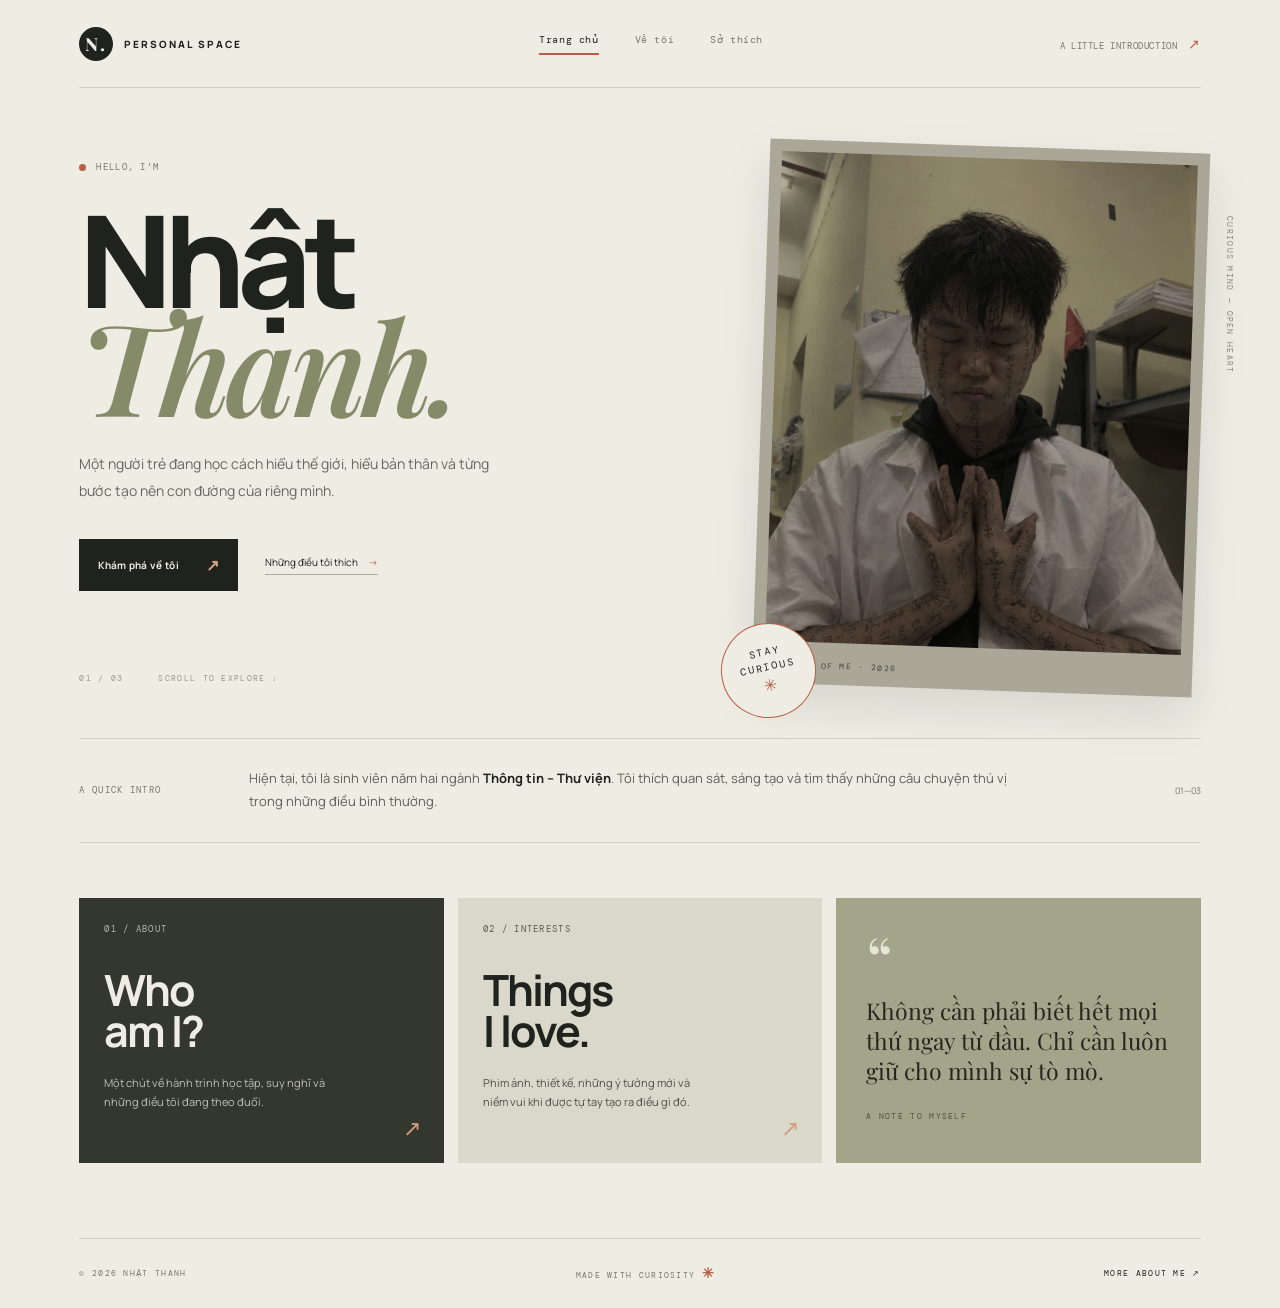
==== index.html @ 2b8c23d2 "Add files via upload" ====
<!DOCTYPE html>
<html lang="vi">
<head>
  <meta charset="UTF-8">
  <meta name="viewport" content="width=device-width, initial-scale=1.0">
  <meta name="description" content="Một góc nhỏ giới thiệu về Nhật Thanh.">
  <title>Nhật Thanh — Personal Space</title>
  <link rel="preconnect" href="https://fonts.googleapis.com">
  <link rel="preconnect" href="https://fonts.gstatic.com" crossorigin>
  <link href="https://fonts.googleapis.com/css2?family=DM+Mono:wght@400;500&family=Manrope:wght@400;500;600;700;800&family=Playfair+Display:ital,wght@0,600;0,700;1,600&display=swap" rel="stylesheet">
  <link rel="stylesheet" href="style.css">
</head>
<body>
  <div class="site-shell">
    <header class="topbar">
      <a class="brand" href="index.html"><span class="brand-mark">N.</span><span>PERSONAL SPACE</span></a>
      <nav aria-label="Main navigation">
        <a class="active" href="index.html">Trang chủ</a>
        <a href="about.html">Về tôi</a>
        <a href="interests.html">Sở thích</a>
      </nav>
      <span class="top-note">A LITTLE INTRODUCTION <i>↗</i></span>
    </header>

    <main>
      <section class="hero">
        <div class="hero-copy">
          <p class="eyebrow"><span class="dot"></span> HELLO, I'M</p>
          <h1>Nhật<br><em>Thanh.</em></h1>
          <p class="hero-desc">Một người trẻ đang học cách hiểu thế giới, hiểu bản thân và từng bước tạo nên con đường của riêng mình.</p>
          <div class="hero-actions">
            <a class="button button-dark" href="about.html">Khám phá về tôi <span>↗</span></a>
            <a class="text-link" href="interests.html">Những điều tôi thích <span>→</span></a>
          </div>
          <div class="hero-index"><span>01 / 03</span><span>SCROLL TO EXPLORE ↓</span></div>
        </div>
        <div class="hero-visual">
          <div class="photo-frame">
            <img src="avatar.jpg" alt="Ảnh chân dung của Nhật Thanh">
            <span class="photo-tag">A FRAME OF ME · 2026</span>
          </div>
          <div class="vertical-note">CURIOUS MIND — OPEN HEART</div>
          <div class="circle-stamp">STAY<br>CURIOUS<span>✳</span></div>
        </div>
      </section>

      <section class="intro-strip">
        <span class="strip-label">A QUICK INTRO</span>
        <p>Hiện tại, tôi là sinh viên năm hai ngành <strong>Thông tin – Thư viện</strong>. Tôi thích quan sát, sáng tạo và tìm thấy những câu chuyện thú vị trong những điều bình thường.</p>
        <span class="strip-number">01—03</span>
      </section>

      <section class="preview-grid">
        <a class="preview-card" href="about.html">
          <span class="card-number">01 / ABOUT</span>
          <h2>Who<br>am I?</h2>
          <p>Một chút về hành trình học tập, suy nghĩ và những điều tôi đang theo đuổi.</p>
          <span class="card-arrow">↗</span>
        </a>
        <a class="preview-card preview-card-light" href="interests.html">
          <span class="card-number">02 / INTERESTS</span>
          <h2>Things<br>I love.</h2>
          <p>Phim ảnh, thiết kế, những ý tưởng mới và niềm vui khi được tự tay tạo ra điều gì đó.</p>
          <span class="card-arrow">↗</span>
        </a>
        <div class="quote-card">
          <span class="quote-mark">“</span>
          <blockquote>Không cần phải biết hết mọi thứ ngay từ đầu. Chỉ cần luôn giữ cho mình sự tò mò.</blockquote>
          <span class="quote-credit">A NOTE TO MYSELF</span>
        </div>
      </section>
    </main>

    <footer><span>© 2026 NHẬT THANH</span><span>MADE WITH CURIOSITY <b>✳</b></span><a href="about.html">MORE ABOUT ME ↗</a></footer>
  </div>
</body>
</html>
---- style.css ----
*{box-sizing:border-box} :root{--ink:#20221e;--muted:#77796f;--paper:#eeece3;--line:#d2d0c5;--olive:#858b69;--accent:#b65f45}
html{scroll-behavior:smooth}body{margin:0;background:#d9d8ce;color:var(--ink);font-family:Manrope,Arial,sans-serif}.site-shell{max-width:1440px;min-height:100vh;margin:auto;background:var(--paper);padding:0 6.2%;overflow:hidden}.topbar{height:88px;display:flex;align-items:center;justify-content:space-between;border-bottom:1px solid var(--line);gap:20px}.brand{display:flex;align-items:center;gap:11px;text-decoration:none;color:var(--ink);font-size:10px;font-weight:800;letter-spacing:2px}.brand-mark{width:34px;height:34px;display:grid;place-items:center;background:var(--ink);color:var(--paper);font-family:"Playfair Display",serif;font-size:18px;border-radius:50%}nav{display:flex;gap:36px}nav a,.top-note{font-family:"DM Mono",monospace;font-size:10px;letter-spacing:.6px;color:var(--muted);text-decoration:none}nav a.active,nav a:hover{color:var(--ink)}nav a.active:after{content:"";display:block;height:2px;background:var(--accent);margin-top:7px}.top-note{font-size:9px}.top-note i{color:var(--accent);font-style:normal;font-size:14px;margin-left:5px}.hero{display:grid;grid-template-columns:1fr .9fr;min-height:650px;align-items:center;padding:54px 0 45px;gap:8%}.eyebrow,.section-kicker,.card-number,.strip-label,.hero-index,.photo-tag,.vertical-note,.quote-credit,footer,.about-photo span{font-family:"DM Mono",monospace;letter-spacing:1.3px;font-size:9px}.eyebrow{display:flex;align-items:center;gap:10px;color:var(--muted)}.dot{width:7px;height:7px;border-radius:50%;background:var(--accent);display:inline-block}.hero h1,.page-heading h1{font-size:clamp(76px,10vw,142px);line-height:.82;letter-spacing:-8px;margin:34px 0 30px;font-weight:800}.hero h1 em,.page-heading h1 em,.about-text h2 em,.interest-main h2 em{font-family:"Playfair Display",serif;font-weight:600;color:var(--olive);letter-spacing:-5px}.hero-desc{max-width:440px;color:#66685f;line-height:1.9;font-size:14px}.hero-actions{display:flex;align-items:center;gap:27px;margin-top:34px}.button{display:inline-flex;align-items:center;gap:27px;padding:15px 19px;text-decoration:none;font-size:10px;font-weight:700;letter-spacing:.3px}.button-dark{background:var(--ink);color:var(--paper)}.button span{font-size:16px;color:#d4a18a}.text-link{font-size:10px;text-decoration:none;color:var(--ink);border-bottom:1px solid #aaa99d;padding-bottom:5px}.text-link span{color:var(--accent);padding-left:8px}.hero-index{display:flex;gap:35px;color:#96978c;margin-top:82px;font-size:8px}.hero-visual{position:relative;max-width:440px;margin-left:auto;width:100%}.photo-frame{position:relative;background:#b8b5a7;padding:12px 12px 42px;transform:rotate(2deg);box-shadow:0 20px 45px #24251b1c}.photo-frame:before{content:"";position:absolute;inset:0;background:#3b3b2b1c;z-index:1;pointer-events:none}.photo-frame img{display:block;width:100%;height:490px;object-fit:cover;object-position:center 28%;filter:saturate(.72) contrast(1.03)}.photo-tag{position:absolute;bottom:14px;left:18px;color:#45463c;font-size:8px}.vertical-note{position:absolute;right:-34px;top:70px;writing-mode:vertical-rl;color:#88897e;font-size:8px}.circle-stamp{position:absolute;bottom:-28px;left:-40px;width:95px;height:95px;border:1px solid var(--accent);border-radius:50%;display:grid;place-content:center;text-align:center;font-family:"DM Mono",monospace;font-size:10px;line-height:1.5;letter-spacing:2px;background:var(--paper);transform:rotate(-12deg)}.circle-stamp span{color:var(--accent);font-size:16px}.intro-strip{border-top:1px solid var(--line);border-bottom:1px solid var(--line);padding:28px 0;display:grid;grid-template-columns:150px 1fr 55px;align-items:center;gap:20px}.strip-label,.strip-number{color:var(--muted)}.intro-strip p{font-size:13px;line-height:1.8;max-width:760px;margin:0;color:#5e6057}.intro-strip strong{color:var(--ink)}.strip-number{text-align:right;font-size:9px}.preview-grid{display:grid;grid-template-columns:1fr 1fr 1fr;gap:14px;padding:55px 0 75px}.preview-card,.quote-card{min-height:265px;padding:25px;position:relative;text-decoration:none;color:var(--paper);background:#34372e;display:flex;flex-direction:column}.preview-card-light{background:#d9d8ca;color:var(--ink)}.card-number{opacity:.7}.preview-card h2{font-size:43px;line-height:.95;letter-spacing:-2px;margin:35px 0 12px}.preview-card p{font-size:11px;line-height:1.7;max-width:230px;opacity:.75}.card-arrow{position:absolute;right:23px;bottom:20px;font-size:22px;color:#d49b80}.quote-card{background:#a3a58b;color:#25271f;justify-content:center;padding:30px}.quote-mark{font-family:"Playfair Display",serif;font-size:65px;line-height:.6;color:#e8e4d8}.quote-card blockquote{font-family:"Playfair Display",serif;font-size:23px;line-height:1.3;margin:18px 0 25px}.quote-credit{font-size:8px;opacity:.65}footer{min-height:70px;border-top:1px solid var(--line);display:flex;align-items:center;justify-content:space-between;color:#77796f;font-size:8px}footer b{color:var(--accent);font-size:14px}footer a{color:var(--ink);text-decoration:none;font-size:8px}
.inner-page{padding:65px 0 85px}.page-heading{position:relative;padding-bottom:42px;border-bottom:1px solid var(--line)}.page-heading h1{font-size:clamp(68px,8vw,112px);margin:30px 0 15px;letter-spacing:-6px}.heading-side{position:absolute;right:0;bottom:52px;color:var(--muted);font-size:11px;line-height:1.8}.about-layout{display:grid;grid-template-columns:.72fr 1.28fr;gap:10%;padding:60px 5% 75px;align-items:center}.about-photo{position:relative;background:#b9b6a8;padding:10px 10px 35px;transform:rotate(-2deg);max-width:330px}.about-photo img{width:100%;height:410px;object-fit:cover;object-position:center 25%;display:block;filter:saturate(.72)}.about-photo span{position:absolute;bottom:11px;left:14px;color:#55564d;font-size:8px}.about-text .section-kicker,.section-kicker{color:var(--accent)}.about-text h2{font-size:43px;line-height:1.05;letter-spacing:-2px;margin:22px 0}.about-text h2 em{letter-spacing:-2px}.about-text>p:not(.section-kicker){font-size:12px;line-height:2;color:#62645a;max-width:620px}.about-text strong{color:var(--ink)}.values-section{border-top:1px solid var(--line);padding:40px 0 60px}.values-grid{display:grid;grid-template-columns:repeat(3,1fr);gap:35px;margin-top:35px}.values-grid article{border-top:2px solid var(--ink);padding-top:17px}.values-grid article span{font:10px "DM Mono",monospace;color:var(--accent)}.values-grid h3{font-family:"Playfair Display",serif;font-size:27px;margin:18px 0 8px}.values-grid p,.last-word>p:not(.section-kicker){font-size:11px;line-height:1.9;color:#707267}.closing-note{background:#dcdacf;padding:38px 8%;display:flex;gap:25px;align-items:flex-start}.closing-note .quote-mark{font-size:55px}.closing-note p{font:italic 22px/1.5 "Playfair Display",serif;max-width:800px;margin:0}.interests-lead{max-width:700px;margin:42px 0 55px 15%;font-size:14px;line-height:1.9;color:#65675d}.interest-item{display:grid;grid-template-columns:70px 1fr 100px;gap:25px;padding:30px 3%;border-top:1px solid var(--line);align-items:center}.interest-no{font:12px "DM Mono",monospace;color:var(--accent)}.interest-main h2{font-size:35px;letter-spacing:-1.5px;margin:13px 0}.interest-main h2 em{letter-spacing:-1px}.interest-main>p:last-child{font-size:11px;line-height:1.9;color:#686a60;max-width:680px}.interest-symbol{width:75px;height:75px;border:1px solid #b8b9a9;border-radius:50%;display:grid;place-items:center;color:var(--olive);font-size:35px}.last-word{margin-top:65px;padding:40px 6%;background:#dcdacf}.last-word h2{font-size:clamp(42px,7vw,76px);letter-spacing:-4px;margin:20px 0 10px}.last-word h2 span{color:var(--accent)}.last-word>p:not(.section-kicker){max-width:540px;margin-bottom:25px}
@media(max-width:800px){.site-shell{padding:0 5%}.topbar{height:auto;min-height:76px;flex-wrap:wrap;padding:15px 0}.top-note{display:none}nav{gap:17px}nav a{font-size:9px}.hero{grid-template-columns:1fr;gap:55px;padding-top:55px}.hero h1{font-size:100px}.hero-visual{width:78%;margin:0 auto 20px}.photo-frame img{height:430px}.hero-index{margin-top:50px}.intro-strip{grid-template-columns:1fr;gap:12px}.strip-number{display:none}.preview-grid{grid-template-columns:1fr 1fr}.quote-card{grid-column:span 2;min-height:190px}.heading-side{position:static;margin-top:22px}.page-heading h1{font-size:76px}.about-layout{grid-template-columns:1fr;gap:45px;padding:45px 4%}.about-photo{width:75%;margin:auto}.about-photo img{height:380px}.values-grid{grid-template-columns:1fr;gap:25px}.interest-item{grid-template-columns:35px 1fr;gap:14px}.interest-symbol{display:none}.interests-lead{margin:35px 0}.closing-note{padding:30px 5%}footer{gap:12px;flex-wrap:wrap;padding:18px 0}}@media(max-width:480px){.brand{font-size:8px}.brand-mark{width:30px;height:30px}nav{gap:12px}.hero h1{font-size:82px;letter-spacing:-5px}.hero-desc{font-size:12px}.hero-actions{gap:15px;flex-wrap:wrap}.hero-visual{width:86%}.photo-frame img{height:390px}.circle-stamp{width:78px;height:78px;left:-28px;font-size:8px}.preview-grid{grid-template-columns:1fr}.quote-card{grid-column:auto}.page-heading h1{font-size:65px;letter-spacing:-4px}.about-text h2{font-size:36px}.interest-main h2{font-size:28px}.closing-note p{font-size:18px}footer{font-size:7px}}
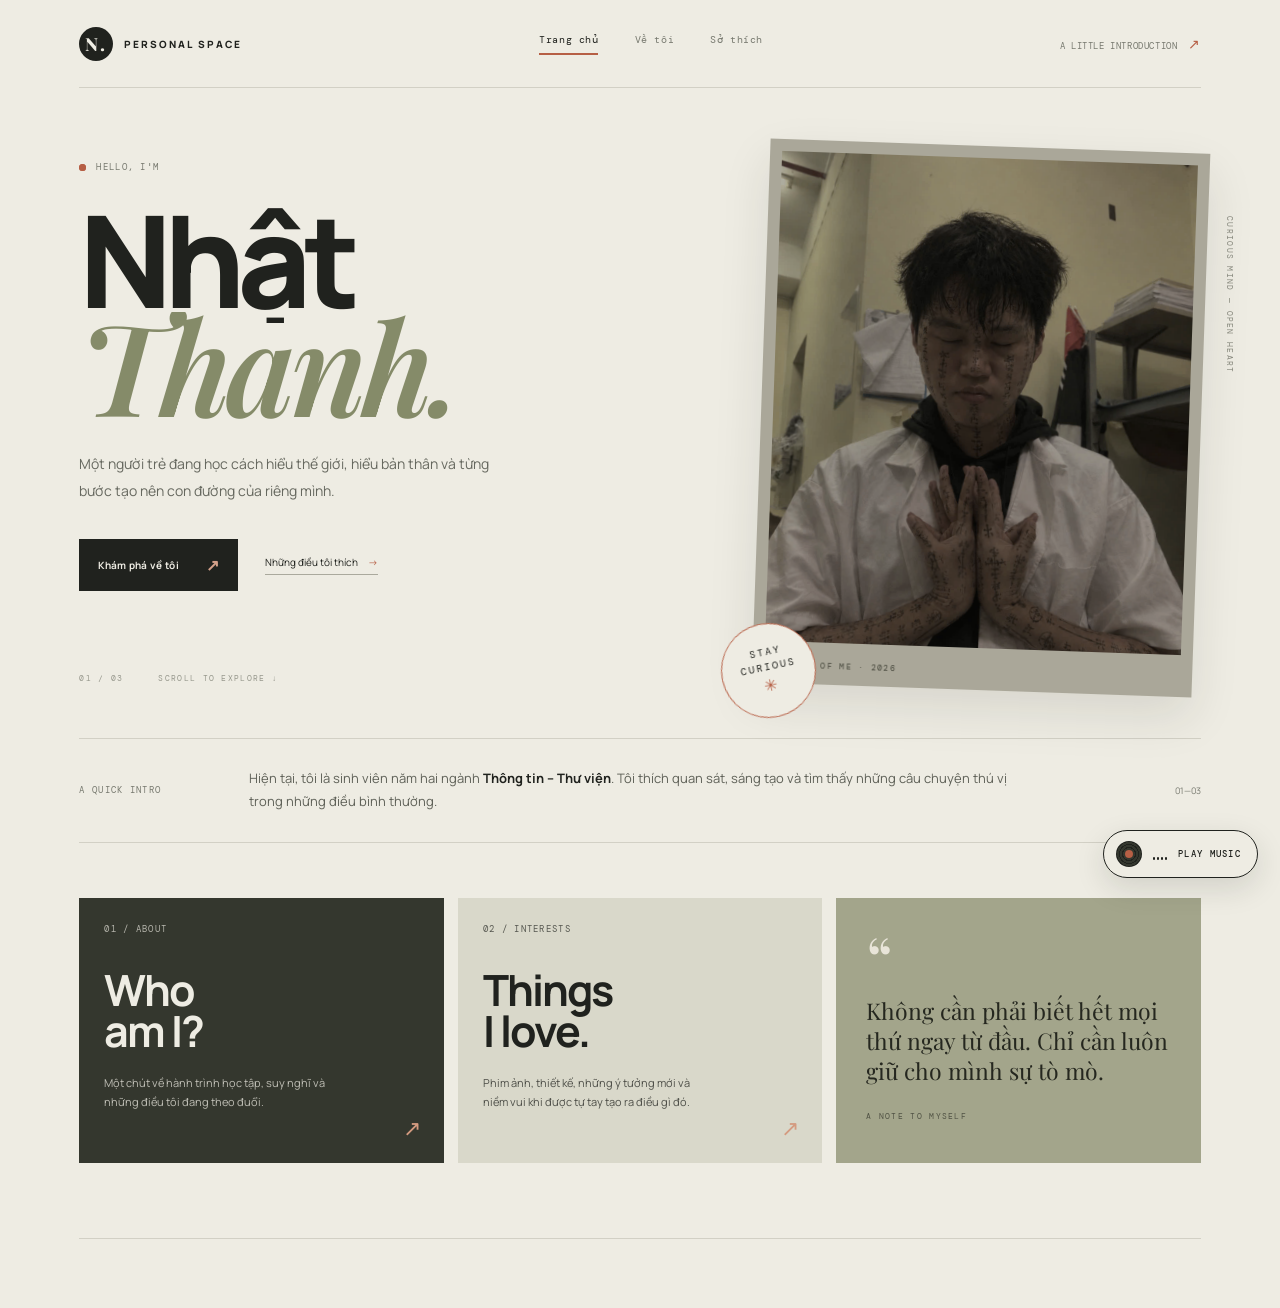
==== commit 9062f6c0: "Add page animations and an optional generated lo-fi music player (6b094de27bafacf422e26d2c)" ====
--- a/index.html
+++ b/index.html
@@ -9,6 +9,9 @@
   <link rel="preconnect" href="https://fonts.gstatic.com" crossorigin>
   <link href="https://fonts.googleapis.com/css2?family=DM+Mono:wght@400;500&family=Manrope:wght@400;500;600;700;800&family=Playfair+Display:ital,wght@0,600;0,700;1,600&display=swap" rel="stylesheet">
   <link rel="stylesheet" href="style.css">
+  <link rel="stylesheet" href="motion.css">
+  <script>document.documentElement.classList.add("motion");setTimeout(function(){document.documentElement.classList.add("is-ready")},2500)</script>
+  <script src="motion.js" defer></script>
 </head>
 <body>
   <div class="site-shell">
--- a/motion.css
+++ b/motion.css
@@ -0,0 +1,112 @@
+/* ===== Motion layer: reveals, micro-interactions, music player ===== */
+html.motion body{opacity:0;transition:opacity .6s ease}
+html.motion.is-ready body{opacity:1}
+html.motion.is-leaving body{opacity:0;transition-duration:.35s}
+
+/* Scroll / load reveal */
+html.motion [data-reveal]{opacity:0;transform:translateY(28px);transition:opacity .9s cubic-bezier(.2,.7,.2,1) var(--d,0s),transform .9s cubic-bezier(.2,.7,.2,1) var(--d,0s)}
+html.motion [data-reveal="left"]{transform:translateX(-36px)}
+html.motion [data-reveal="right"]{transform:translateX(36px)}
+html.motion [data-reveal="scale"]{transform:scale(.94)}
+html.motion [data-reveal].is-in{opacity:1;transform:none}
+
+/* Big headings: each line slides up from a mask */
+.line-mask{display:block;overflow:hidden;padding-bottom:.08em;margin-bottom:-.08em}
+.line-mask>span{display:inline-block;transform:translateY(105%);transition:transform 1.1s cubic-bezier(.19,1,.22,1) var(--d,0s)}
+.is-in .line-mask>span,.line-mask.is-in>span{transform:none}
+html:not(.motion) .line-mask>span{transform:none}
+
+/* Topbar */
+.brand-mark{transition:transform .5s cubic-bezier(.3,1.6,.5,1),background .3s}
+.brand:hover .brand-mark{transform:rotate(-360deg) scale(1.08);background:var(--accent)}
+nav a{position:relative;transition:color .25s}
+nav a:not(.active):after{content:"";position:absolute;left:0;right:0;bottom:-9px;height:2px;background:var(--accent);transform:scaleX(0);transform-origin:right;transition:transform .35s ease}
+nav a:not(.active):hover:after{transform:scaleX(1);transform-origin:left}
+nav a.active:after{animation:growLine .8s .5s cubic-bezier(.2,.7,.2,1) both;transform-origin:left}
+@keyframes growLine{from{transform:scaleX(0)}to{transform:scaleX(1)}}
+.top-note i{display:inline-block;animation:nudge 2.4s ease-in-out infinite}
+@keyframes nudge{0%,100%{transform:none}50%{transform:translate(3px,-3px)}}
+
+/* Pulsing dot */
+.dot{position:relative}
+.dot:after{content:"";position:absolute;inset:0;border-radius:50%;background:var(--accent);animation:ping 2s cubic-bezier(0,0,.2,1) infinite}
+@keyframes ping{0%{transform:scale(1);opacity:.7}80%,100%{transform:scale(3);opacity:0}}
+
+/* Hero visual */
+.hero-visual{perspective:900px}
+.photo-frame{animation:floatA 7s ease-in-out infinite;transition:box-shadow .5s}
+.photo-frame img{transition:filter .6s ease,transform 1.2s cubic-bezier(.2,.7,.2,1)}
+.photo-frame:hover img,.about-photo:hover img{filter:saturate(1) contrast(1.05)}
+.photo-frame:hover{box-shadow:0 30px 60px #24251b33}
+.tilt-wrap{transition:transform .25s ease-out;transform-style:preserve-3d}
+@keyframes floatA{0%,100%{transform:rotate(2deg) translateY(0)}50%{transform:rotate(.6deg) translateY(-12px)}}
+.about-photo{animation:floatB 8s ease-in-out infinite}
+.about-photo img{transition:filter .6s ease}
+@keyframes floatB{0%,100%{transform:rotate(-2deg) translateY(0)}50%{transform:rotate(-.5deg) translateY(-10px)}}
+.circle-stamp{animation:spin 18s linear infinite;z-index:2}
+.circle-stamp span{display:inline-block;animation:spin 6s linear infinite reverse}
+@keyframes spin{from{transform:rotate(-12deg)}to{transform:rotate(348deg)}}
+.vertical-note{animation:breathe 4s ease-in-out infinite}
+@keyframes breathe{0%,100%{opacity:1}50%{opacity:.35}}
+.hero-index span:last-child{display:inline-block;animation:bob 1.8s ease-in-out infinite}
+@keyframes bob{0%,100%{transform:none}50%{transform:translateY(4px)}}
+
+/* Buttons & links */
+.button{position:relative;overflow:hidden;isolation:isolate;transition:transform .3s ease}
+.button:before{content:"";position:absolute;inset:0;background:var(--accent);transform:translateY(101%);transition:transform .45s cubic-bezier(.2,.7,.2,1);z-index:-1}
+.button:hover:before{transform:none}
+.button:hover span{color:var(--paper)}
+.button span,.text-link span,.card-arrow{display:inline-block;transition:transform .35s cubic-bezier(.3,1.6,.5,1),color .3s}
+.button:hover span{transform:translate(3px,-3px) rotate(45deg)}
+.text-link{background:linear-gradient(var(--accent),var(--accent)) left bottom/0 1px no-repeat;transition:background-size .4s ease}
+.text-link:hover{background-size:100% 1px}
+.text-link:hover span{transform:translateX(6px)}
+
+/* Cards */
+.preview-card,.quote-card{transition:transform .5s cubic-bezier(.2,.7,.2,1),box-shadow .5s}
+.preview-card:hover{transform:translateY(-8px);box-shadow:0 22px 40px #20221e2e}
+.preview-card:hover .card-arrow{transform:rotate(45deg) scale(1.3)}
+.preview-card h2{transition:letter-spacing .5s ease}
+.preview-card:hover h2{letter-spacing:-1px}
+.preview-card:after{content:"";position:absolute;inset:0;background:radial-gradient(300px circle at var(--mx,50%) var(--my,50%),#ffffff1f,transparent 60%);opacity:0;transition:opacity .4s;pointer-events:none}
+.preview-card:hover:after{opacity:1}
+.quote-card .quote-mark{display:inline-block;animation:sway 5s ease-in-out infinite}
+@keyframes sway{0%,100%{transform:rotate(0)}50%{transform:rotate(-8deg) translateY(-3px)}}
+
+/* Values & interests */
+.values-grid article:hover{transform:translateY(-6px)}
+.values-grid article{background:linear-gradient(var(--accent),var(--accent)) left top/0 2px no-repeat}
+.values-grid article{transition:transform .4s ease,background-size .6s ease}
+.values-grid article:hover{background-size:100% 2px}
+.interest-item{transition:background .4s ease,padding .4s ease}
+.interest-item:hover{background:#e5e3d8;padding-left:4.5%}
+.interest-symbol{transition:transform .8s cubic-bezier(.3,1.4,.5,1),background .4s,color .4s,border-color .4s}
+.interest-item:hover .interest-symbol{transform:rotate(360deg);background:var(--ink);color:var(--paper);border-color:var(--ink)}
+.last-word h2 span{display:inline-block;animation:blink 1.2s steps(2) infinite}
+@keyframes blink{50%{opacity:0}}
+footer b{display:inline-block;animation:spin 10s linear infinite}
+
+/* ===== Music player ===== */
+.music-toggle{position:fixed;right:22px;bottom:22px;z-index:50;display:flex;align-items:center;gap:11px;padding:10px 16px 10px 12px;border:1px solid var(--ink);border-radius:999px;background:var(--paper);color:var(--ink);font:500 9px "DM Mono",monospace;letter-spacing:1.3px;cursor:pointer;box-shadow:0 10px 30px #20221e22;transition:transform .3s ease,background .3s,color .3s}
+.music-toggle:hover{transform:translateY(-3px)}
+.music-toggle:focus-visible{outline:2px solid var(--accent);outline-offset:3px}
+.music-toggle.is-playing{background:var(--ink);color:var(--paper)}
+.music-disc{width:26px;height:26px;border-radius:50%;background:repeating-radial-gradient(circle,#20221e 0 1px,#34372e 1px 3px);position:relative;flex:none;animation:spin 3s linear infinite;animation-play-state:paused}
+.music-disc:after{content:"";position:absolute;inset:9px;border-radius:50%;background:var(--accent)}
+.music-toggle.is-playing .music-disc{animation-play-state:running}
+.music-bars{display:flex;align-items:flex-end;gap:2px;height:12px}
+.music-bars i{width:2px;height:3px;background:currentColor;border-radius:1px}
+.music-toggle.is-playing .music-bars i{animation:eq .9s ease-in-out infinite}
+.music-bars i:nth-child(2){animation-delay:-.3s!important}
+.music-bars i:nth-child(3){animation-delay:-.6s!important}
+.music-bars i:nth-child(4){animation-delay:-.15s!important}
+@keyframes eq{0%,100%{height:3px}50%{height:12px}}
+.music-toggle.is-waiting .music-label{animation:breathe 1.6s ease-in-out infinite}
+
+@media(max-width:480px){.music-toggle{right:14px;bottom:14px;padding:8px 12px 8px 8px}.music-label{display:none}}
+
+@media(prefers-reduced-motion:reduce){
+  *,*:before,*:after{animation:none!important;transition:none!important}
+  html.motion body,html.motion [data-reveal]{opacity:1!important;transform:none!important}
+  .line-mask>span{transform:none!important}
+}
